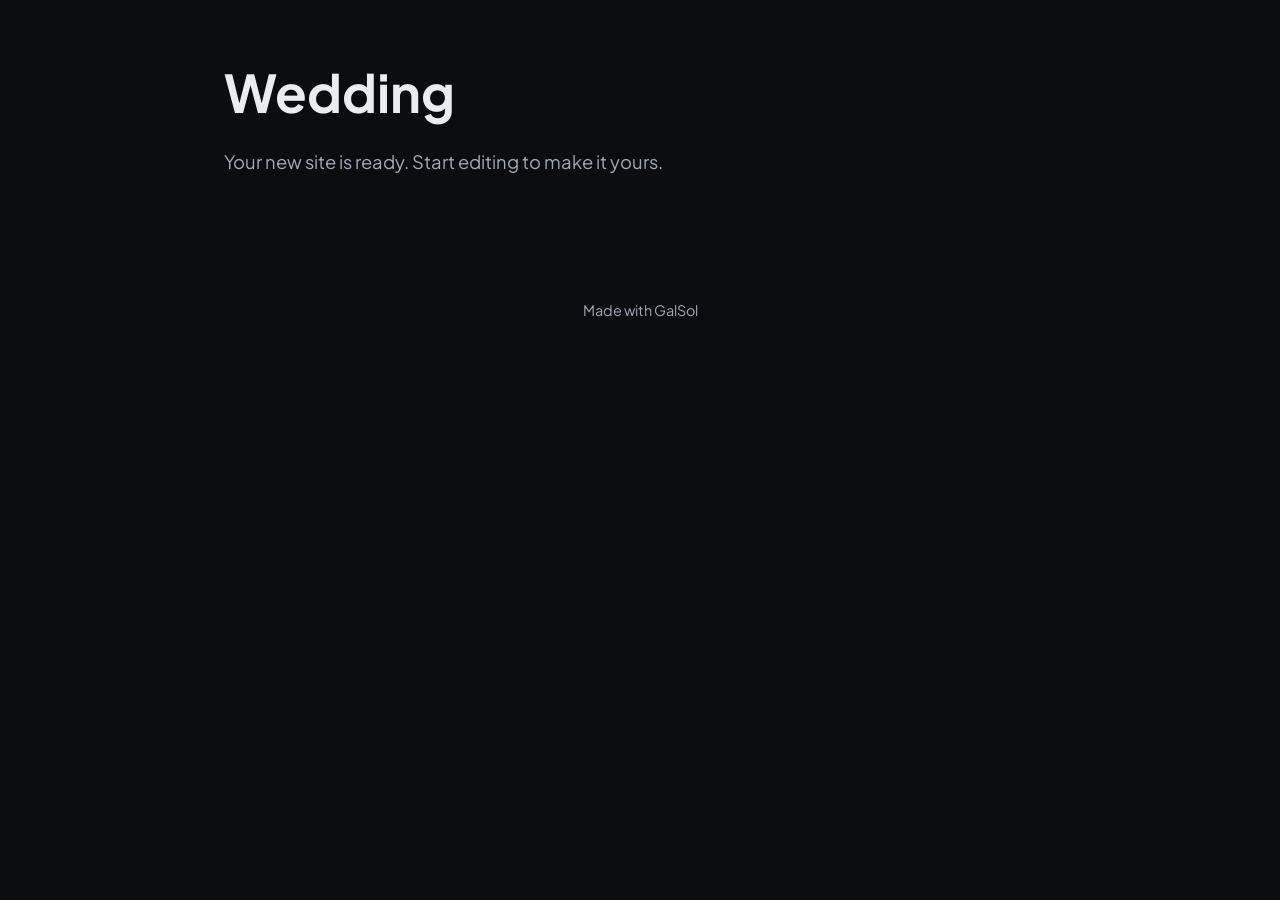
==== index.html @ 3a2965a7 "Initial site from GalSol" ====
<!DOCTYPE html>
<html lang="en">
<head>
<meta charset="utf-8">
<meta name="viewport" content="width=device-width,initial-scale=1">
<title>Wedding</title>
<link rel="preconnect" href="https://fonts.googleapis.com">
<link href="https://fonts.googleapis.com/css2?family=Plus+Jakarta+Sans:wght@400;600;700&display=swap" rel="stylesheet">
<link rel="stylesheet" href="styles.css">
</head>
<body>
<main class="wrap">
  <h1>Wedding</h1>
  <p class="lead">Your new site is ready. Start editing to make it yours.</p>
</main>
<footer>Made with GalSol</footer>
</body>
</html>
---- styles.css ----
:root{--bg:#0b0c10;--card:#15171e;--text:#e9ecf1;--muted:#a2a9b6;--accent:#6c8cff}
*{box-sizing:border-box}body{margin:0;font-family:'Plus Jakarta Sans',system-ui,sans-serif;background:var(--bg);color:var(--text);line-height:1.6}
.wrap{max-width:880px;margin:0 auto;padding:64px 24px}
h1{font-size:clamp(2rem,5vw,3.25rem);line-height:1.1;margin:0 0 .5em}
p.lead{font-size:1.15rem;color:var(--muted);max-width:60ch}
.card{background:var(--card);border:1px solid #22252e;border-radius:16px;padding:28px;margin:24px 0}
.btn{display:inline-block;background:var(--accent);color:#fff;text-decoration:none;padding:14px 26px;border-radius:999px;font-weight:600}
.muted{color:var(--muted)}footer{padding:40px 24px;text-align:center;color:var(--muted);font-size:.9rem}
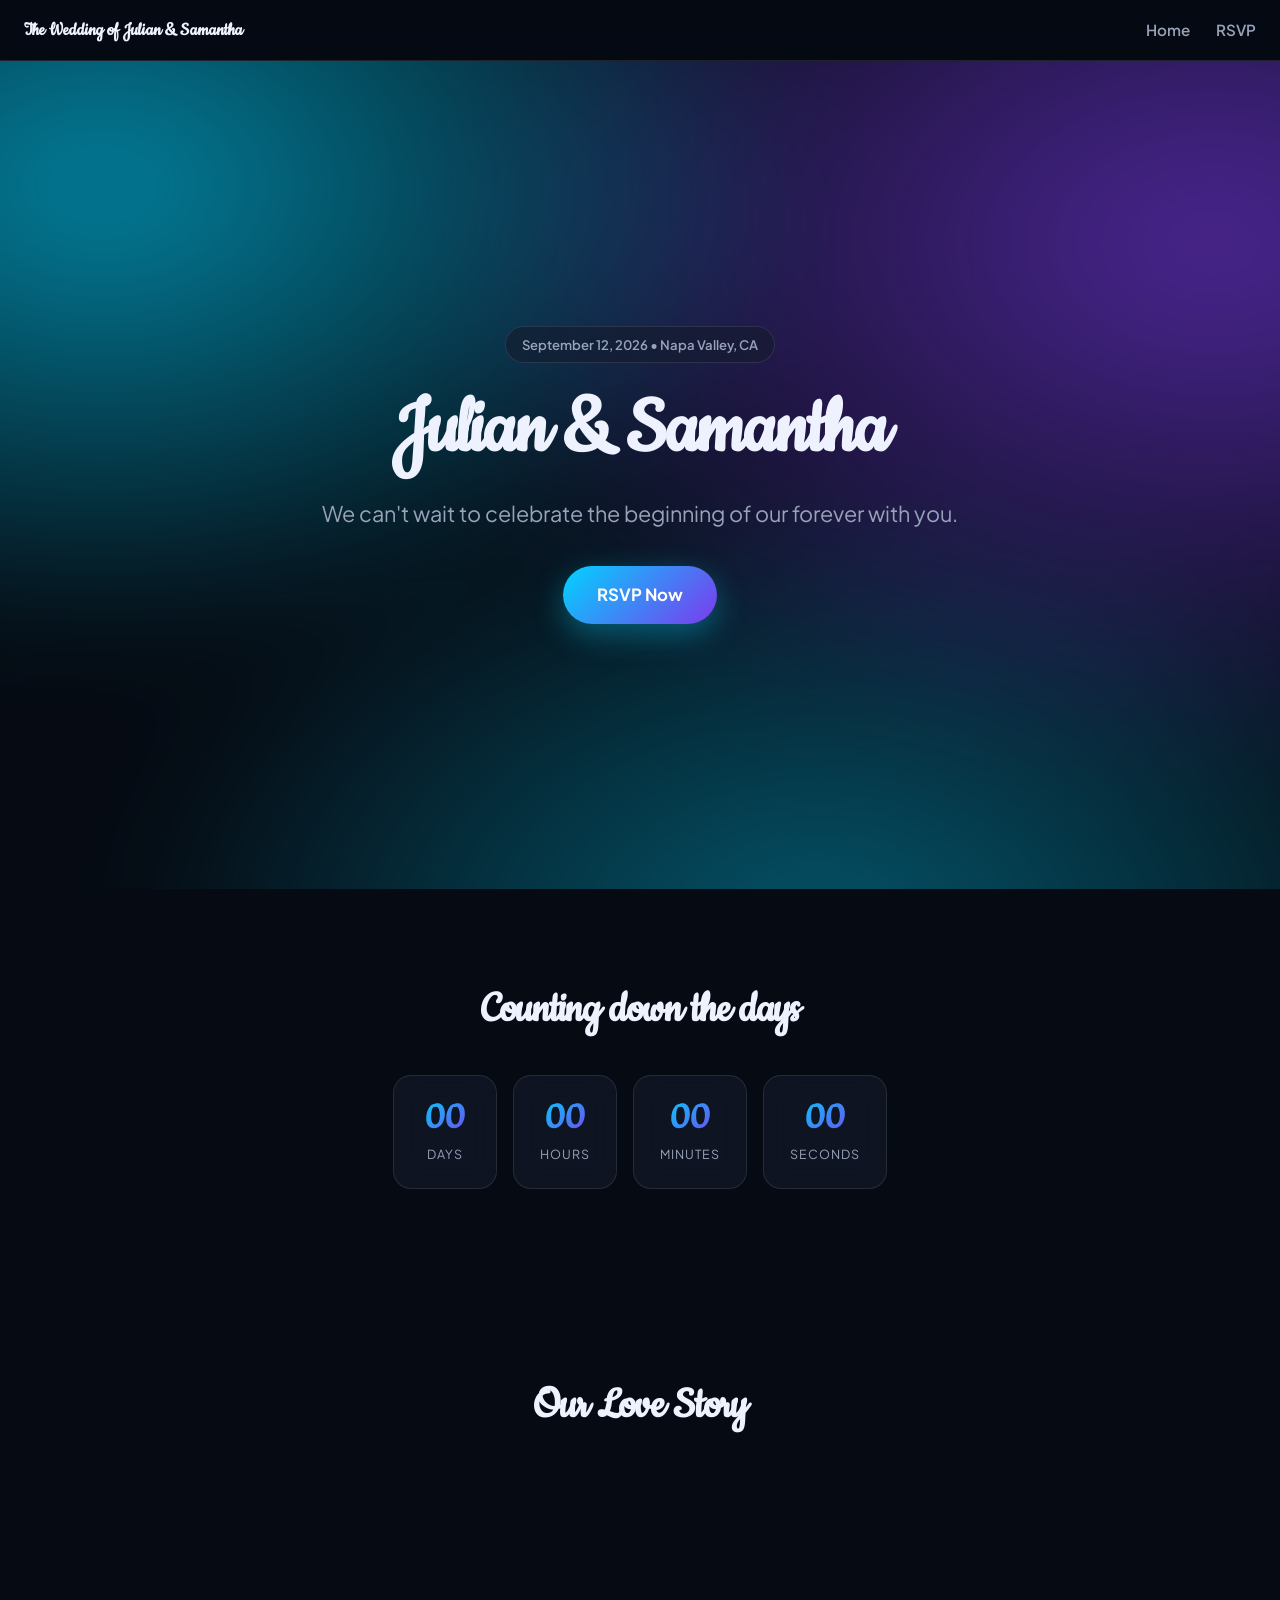
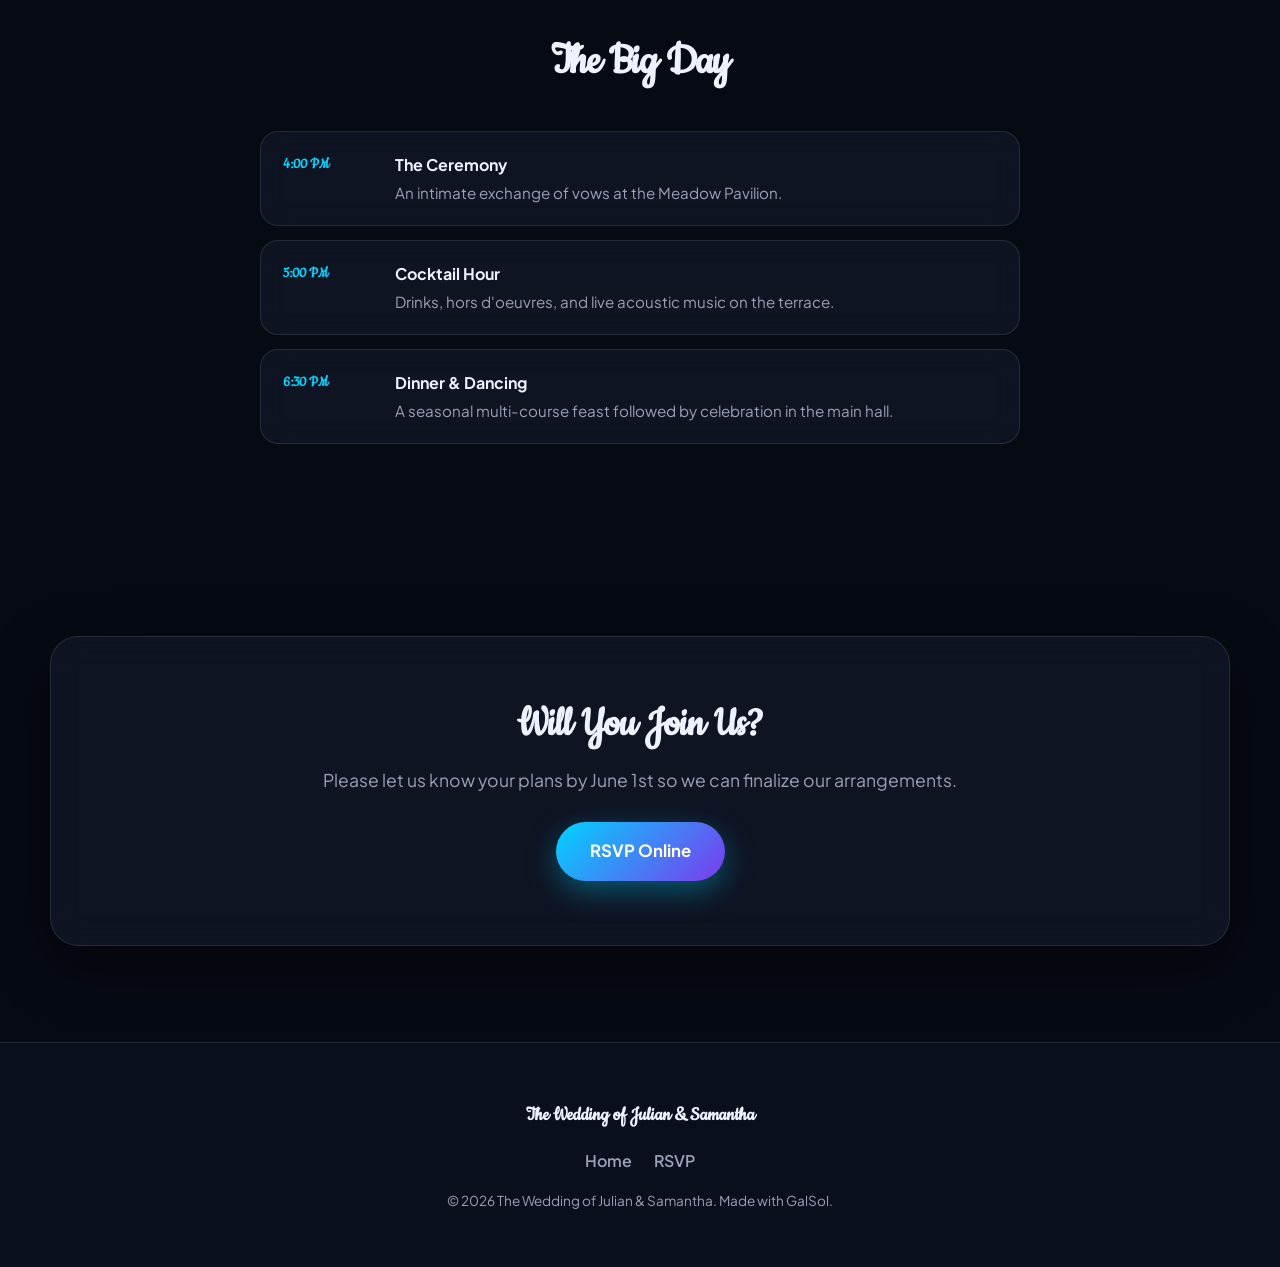
==== commit 99e3aae6: "feat: generate site from GalSol UI library" ====
--- a/index.html
+++ b/index.html
@@ -3,16 +3,79 @@
 <head>
 <meta charset="utf-8">
 <meta name="viewport" content="width=device-width,initial-scale=1">
-<title>Wedding</title>
+<title>Home</title>
 <link rel="preconnect" href="https://fonts.googleapis.com">
-<link href="https://fonts.googleapis.com/css2?family=Plus+Jakarta+Sans:wght@400;600;700&display=swap" rel="stylesheet">
+<link rel="preconnect" href="https://fonts.gstatic.com" crossorigin>
+<link href="https://fonts.googleapis.com/css2?family=Cookie&family=Plus+Jakarta+Sans:wght@400;500;600;700&display=swap" rel="stylesheet">
 <link rel="stylesheet" href="styles.css">
 </head>
 <body>
-<main class="wrap">
-  <h1>Wedding</h1>
-  <p class="lead">Your new site is ready. Start editing to make it yours.</p>
+<header class="nav" data-nav>
+  <a class="nav-brand" href="index.html">The Wedding of Julian &amp; Samantha</a>
+  <nav class="nav-links"><a href="index.html">Home</a><a href="pages/rsvp.html">RSVP</a></nav>
+  <button class="nav-burger" aria-label="Menu" data-burger><span></span><span></span><span></span></button>
+</header>
+<main>
+<section class="hero" data-hero>
+  <div class="hero-bg" data-bg></div>
+  <div class="hero-inner">
+    <span class="hero-badge reveal">September 12, 2026 • Napa Valley, CA</span>
+    <h1 class="hero-title reveal">Julian &amp; Samantha</h1>
+    <p class="hero-sub reveal">We can&#39;t wait to celebrate the beginning of our forever with you.</p>
+    <a class="btn btn-lg reveal" href="pages/rsvp.html">RSVP Now</a>
+  </div>
+</section>
+<section class="section countdown-section" id="countdown">
+  <div class="section-inner">
+    <h2 class="section-title reveal">Counting down the days</h2>
+    <div class="countdown reveal" data-countdown="2026-09-12T16:00:00">
+      <div class="cd-unit"><span data-cd="days">00</span><small>Days</small></div>
+      <div class="cd-unit"><span data-cd="hours">00</span><small>Hours</small></div>
+      <div class="cd-unit"><span data-cd="mins">00</span><small>Minutes</small></div>
+      <div class="cd-unit"><span data-cd="secs">00</span><small>Seconds</small></div>
+    </div>
+  </div>
+</section>
+<section class="section" id="about">
+  <div class="section-inner">
+    <h2 class="section-title reveal">Our Love Story</h2>
+    <p class="section-lead reveal"></p>
+  </div>
+</section>
+<section class="section" id="schedule">
+  <div class="section-inner">
+    <h2 class="section-title reveal">The Big Day</h2>
+    <div class="schedule">
+    <div class="sched-item reveal">
+      <div class="sched-time">4:00 PM</div>
+      <div class="sched-body"><div class="sched-title">The Ceremony</div><div class="sched-desc">An intimate exchange of vows at the Meadow Pavilion.</div></div>
+    </div>
+    <div class="sched-item reveal">
+      <div class="sched-time">5:00 PM</div>
+      <div class="sched-body"><div class="sched-title">Cocktail Hour</div><div class="sched-desc">Drinks, hors d&#39;oeuvres, and live acoustic music on the terrace.</div></div>
+    </div>
+    <div class="sched-item reveal">
+      <div class="sched-time">6:30 PM</div>
+      <div class="sched-body"><div class="sched-title">Dinner &amp; Dancing</div><div class="sched-desc">A seasonal multi-course feast followed by celebration in the main hall.</div></div>
+    </div></div>
+  </div>
+</section>
+<section class="section cta" id="register">
+  <div class="section-inner cta-inner reveal">
+    <h2 class="cta-title">Will You Join Us?</h2>
+    <p class="cta-sub">Please let us know your plans by June 1st so we can finalize our arrangements.</p>
+    <a class="btn btn-lg" href="pages/rsvp.html">RSVP Online</a>
+  </div>
+</section>
 </main>
-<footer>Made with GalSol</footer>
+<footer class="footer reveal">
+  <div class="footer-inner">
+    <div class="footer-brand">The Wedding of Julian &amp; Samantha</div>
+    <nav class="footer-links"><a href="index.html">Home</a><a href="pages/rsvp.html">RSVP</a></nav>
+    <div class="footer-copy">© 2026 The Wedding of Julian &amp; Samantha. Made with GalSol.</div>
+  </div>
+</footer>
+
+<script src="script.js"></script>
 </body>
 </html>
--- a/styles.css
+++ b/styles.css
@@ -1,8 +1,128 @@
-:root{--bg:#0b0c10;--card:#15171e;--text:#e9ecf1;--muted:#a2a9b6;--accent:#6c8cff}
-*{box-sizing:border-box}body{margin:0;font-family:'Plus Jakarta Sans',system-ui,sans-serif;background:var(--bg);color:var(--text);line-height:1.6}
-.wrap{max-width:880px;margin:0 auto;padding:64px 24px}
-h1{font-size:clamp(2rem,5vw,3.25rem);line-height:1.1;margin:0 0 .5em}
-p.lead{font-size:1.15rem;color:var(--muted);max-width:60ch}
-.card{background:var(--card);border:1px solid #22252e;border-radius:16px;padding:28px;margin:24px 0}
-.btn{display:inline-block;background:var(--accent);color:#fff;text-decoration:none;padding:14px 26px;border-radius:999px;font-weight:600}
-.muted{color:var(--muted)}footer{padding:40px 24px;text-align:center;color:var(--muted);font-size:.9rem}
+:root{
+  --bg:#060a12;--bg2:#0a0f1e;--surface:rgba(20,27,45,.6);--border:rgba(255,255,255,.10);
+  --text:#eef2ff;--muted:#98a2b8;
+  --accent:#00d4ff;--accent2:#7c3aed;--on-accent:#ffffff;
+  --grad:linear-gradient(135deg,var(--accent),var(--accent2));
+  --font-display:'Cookie', cursive;--font-body:'Plus Jakarta Sans', system-ui, sans-serif;
+  --radius:18px;--radius-sm:12px;--radius-lg:28px;
+  --shadow:0 20px 60px rgba(0,0,0,.45);
+  --shadow-sm:0 8px 24px rgba(0,0,0,.35);
+  --maxw:1180px;--ease:cubic-bezier(.22,1,.36,1);
+}
+
+
+*{box-sizing:border-box}html{scroll-behavior:smooth}
+body{margin:0;background:var(--bg);color:var(--text);font-family:var(--font-body);line-height:1.6;-webkit-font-smoothing:antialiased;overflow-x:hidden}
+img{max-width:100%;display:block}
+a{color:inherit;text-decoration:none}
+h1,h2,h3{font-family:var(--font-display);font-weight:700;line-height:1.05;margin:0}
+.section-inner,.hero-inner,.footer-inner{max-width:var(--maxw);margin:0 auto;padding:0 24px}
+
+/* buttons */
+.btn{display:inline-flex;align-items:center;gap:8px;background:var(--grad);color:var(--on-accent);font-weight:700;
+  padding:13px 26px;border-radius:999px;box-shadow:0 10px 30px color-mix(in srgb,var(--accent) 35%,transparent);
+  transition:transform .2s var(--ease),filter .2s}
+.btn:hover{transform:translateY(-2px);filter:brightness(1.07)}
+.btn-lg{padding:16px 34px;font-size:1.05rem}
+
+/* nav — glassy sticky */
+.nav{position:sticky;top:0;z-index:50;display:flex;align-items:center;justify-content:space-between;gap:16px;
+  padding:14px 24px;background:color-mix(in srgb,var(--bg) 62%,transparent);backdrop-filter:blur(16px) saturate(140%);
+  -webkit-backdrop-filter:blur(16px) saturate(140%);border-bottom:1px solid var(--border)}
+.nav-brand{font-family:var(--font-display);font-weight:700;font-size:1.25rem}
+.nav-links{display:flex;gap:26px}
+.nav-links a{color:var(--muted);font-weight:600;font-size:.95rem;transition:color .15s}
+.nav-links a:hover{color:var(--text)}
+.nav-burger{display:none;flex-direction:column;gap:5px;background:none;border:0;cursor:pointer;padding:6px}
+.nav-burger span{width:24px;height:2px;background:var(--text);border-radius:2px;transition:.25s}
+
+/* hero — full viewport, gradient-mesh background, cinematic type */
+.hero{position:relative;min-height:92vh;display:flex;align-items:center;overflow:hidden}
+.hero-bg{position:absolute;inset:-20%;z-index:0;filter:blur(60px);opacity:.85;
+  background:
+    radial-gradient(40% 40% at 20% 25%,color-mix(in srgb,var(--accent) 70%,transparent),transparent),
+    radial-gradient(45% 45% at 82% 30%,color-mix(in srgb,var(--accent2) 70%,transparent),transparent),
+    radial-gradient(40% 40% at 60% 90%,color-mix(in srgb,var(--accent) 45%,transparent),transparent);
+  animation:heroFloat 16s var(--ease) infinite alternate}
+@keyframes heroFloat{to{transform:translate3d(3%,-3%,0) scale(1.1)}}
+.hero-inner{position:relative;z-index:1;text-align:center;padding-top:80px;padding-bottom:80px;width:100%}
+.hero-badge{display:inline-block;padding:7px 16px;border-radius:999px;background:var(--surface);border:1px solid var(--border);
+  backdrop-filter:blur(10px);font-size:.82rem;font-weight:600;color:var(--muted);margin-bottom:22px}
+.hero-title{font-size:clamp(2.6rem,7vw,5.5rem);letter-spacing:-.02em;margin-bottom:20px;max-width:16ch;margin-inline:auto}
+.hero-sub{font-size:clamp(1.05rem,2vw,1.35rem);color:var(--muted);max-width:52ch;margin:0 auto 34px}
+
+/* sections */
+.section{padding:96px 0;position:relative}
+.section-title{font-size:clamp(1.9rem,4vw,3rem);letter-spacing:-.02em;margin-bottom:14px;text-align:center}
+.section-lead{color:var(--muted);font-size:1.15rem;max-width:60ch;margin:0 auto;text-align:center}
+
+/* glass cards + grids */
+.grid{display:grid;gap:22px;margin-top:44px}
+.grid-cards{grid-template-columns:repeat(auto-fill,minmax(230px,1fr))}
+.card{background:var(--surface);border:1px solid var(--border);border-radius:var(--radius);padding:24px;
+  backdrop-filter:blur(18px) saturate(140%);-webkit-backdrop-filter:blur(18px) saturate(140%);box-shadow:var(--shadow-sm);
+  transition:transform .25s var(--ease),border-color .25s}
+.card:hover{transform:translateY(-6px);border-color:color-mix(in srgb,var(--accent) 55%,var(--border))}
+.speaker{text-align:center}
+.speaker-photo{width:110px;height:110px;border-radius:50%;margin:0 auto 16px;background:var(--grad);background-size:cover;background-position:center}
+.speaker-name{font-weight:700;font-size:1.1rem}
+.speaker-role{color:var(--muted);font-size:.9rem;margin-top:3px}
+
+/* schedule */
+.schedule{max-width:760px;margin:44px auto 0;display:flex;flex-direction:column;gap:14px}
+.sched-item{display:flex;gap:20px;align-items:flex-start;background:var(--surface);border:1px solid var(--border);
+  border-radius:var(--radius);padding:20px 22px;backdrop-filter:blur(14px)}
+.sched-time{font-family:var(--font-display);font-weight:700;color:var(--accent);min-width:92px}
+.sched-title{font-weight:700}
+.sched-desc{color:var(--muted);font-size:.95rem;margin-top:3px}
+
+/* countdown */
+.countdown{display:flex;justify-content:center;gap:16px;flex-wrap:wrap;margin-top:40px}
+.cd-unit{background:var(--surface);border:1px solid var(--border);border-radius:var(--radius);padding:22px 26px;
+  min-width:104px;text-align:center;backdrop-filter:blur(14px)}
+.cd-unit span{display:block;font-family:var(--font-display);font-size:2.6rem;font-weight:700;line-height:1;
+  background:var(--grad);-webkit-background-clip:text;background-clip:text;color:transparent}
+.cd-unit small{color:var(--muted);font-size:.78rem;text-transform:uppercase;letter-spacing:.08em}
+
+/* gallery */
+.gallery{display:grid;grid-template-columns:repeat(auto-fill,minmax(220px,1fr));gap:14px;margin-top:44px}
+.gallery-item{aspect-ratio:4/3;border-radius:var(--radius-sm);background-size:cover;background-position:center;
+  background-color:var(--surface);border:1px solid var(--border);transition:transform .25s}
+.gallery-item:hover{transform:scale(1.03)}
+
+/* cta */
+.cta-inner{text-align:center;background:var(--surface);border:1px solid var(--border);border-radius:var(--radius-lg);
+  padding:64px 32px;backdrop-filter:blur(18px);box-shadow:var(--shadow)}
+.cta-title{font-size:clamp(1.8rem,4vw,2.8rem);margin-bottom:12px}
+.cta-sub{color:var(--muted);font-size:1.1rem;margin-bottom:28px}
+
+/* form embed */
+.form-embed{max-width:720px;margin:40px auto 0}
+.form-embed iframe{width:100%;height:760px;border:0;border-radius:var(--radius);background:#fff}
+
+/* footer */
+.footer{border-top:1px solid var(--border);padding:56px 24px;background:var(--bg2)}
+.footer-inner{display:flex;flex-direction:column;align-items:center;gap:16px;text-align:center}
+.footer-brand{font-family:var(--font-display);font-weight:700;font-size:1.3rem}
+.footer-links{display:flex;gap:22px;flex-wrap:wrap;justify-content:center}
+.footer-links a{color:var(--muted);font-weight:600;transition:color .15s}
+.footer-links a:hover{color:var(--text)}
+.footer-copy{color:var(--muted);font-size:.85rem}
+
+/* scroll-reveal */
+.reveal{opacity:0;transform:translateY(24px);transition:opacity .7s var(--ease),transform .7s var(--ease)}
+.reveal.in{opacity:1;transform:none}
+@media (prefers-reduced-motion:reduce){.reveal{opacity:1;transform:none}.hero-bg{animation:none}}
+
+/* responsive */
+@media (max-width:760px){
+  .nav-links{position:fixed;inset:64px 0 auto 0;flex-direction:column;gap:0;background:color-mix(in srgb,var(--bg) 94%,transparent);
+    backdrop-filter:blur(18px);border-bottom:1px solid var(--border);padding:10px 24px;transform:translateY(-140%);transition:transform .3s var(--ease)}
+  .nav.open .nav-links{transform:none}
+  .nav-links a{padding:14px 0;border-bottom:1px solid var(--border)}
+  .nav-burger{display:flex}
+  .nav.open .nav-burger span:nth-child(1){transform:translateY(7px) rotate(45deg)}
+  .nav.open .nav-burger span:nth-child(2){opacity:0}
+  .nav.open .nav-burger span:nth-child(3){transform:translateY(-7px) rotate(-45deg)}
+  .section{padding:64px 0}
+}
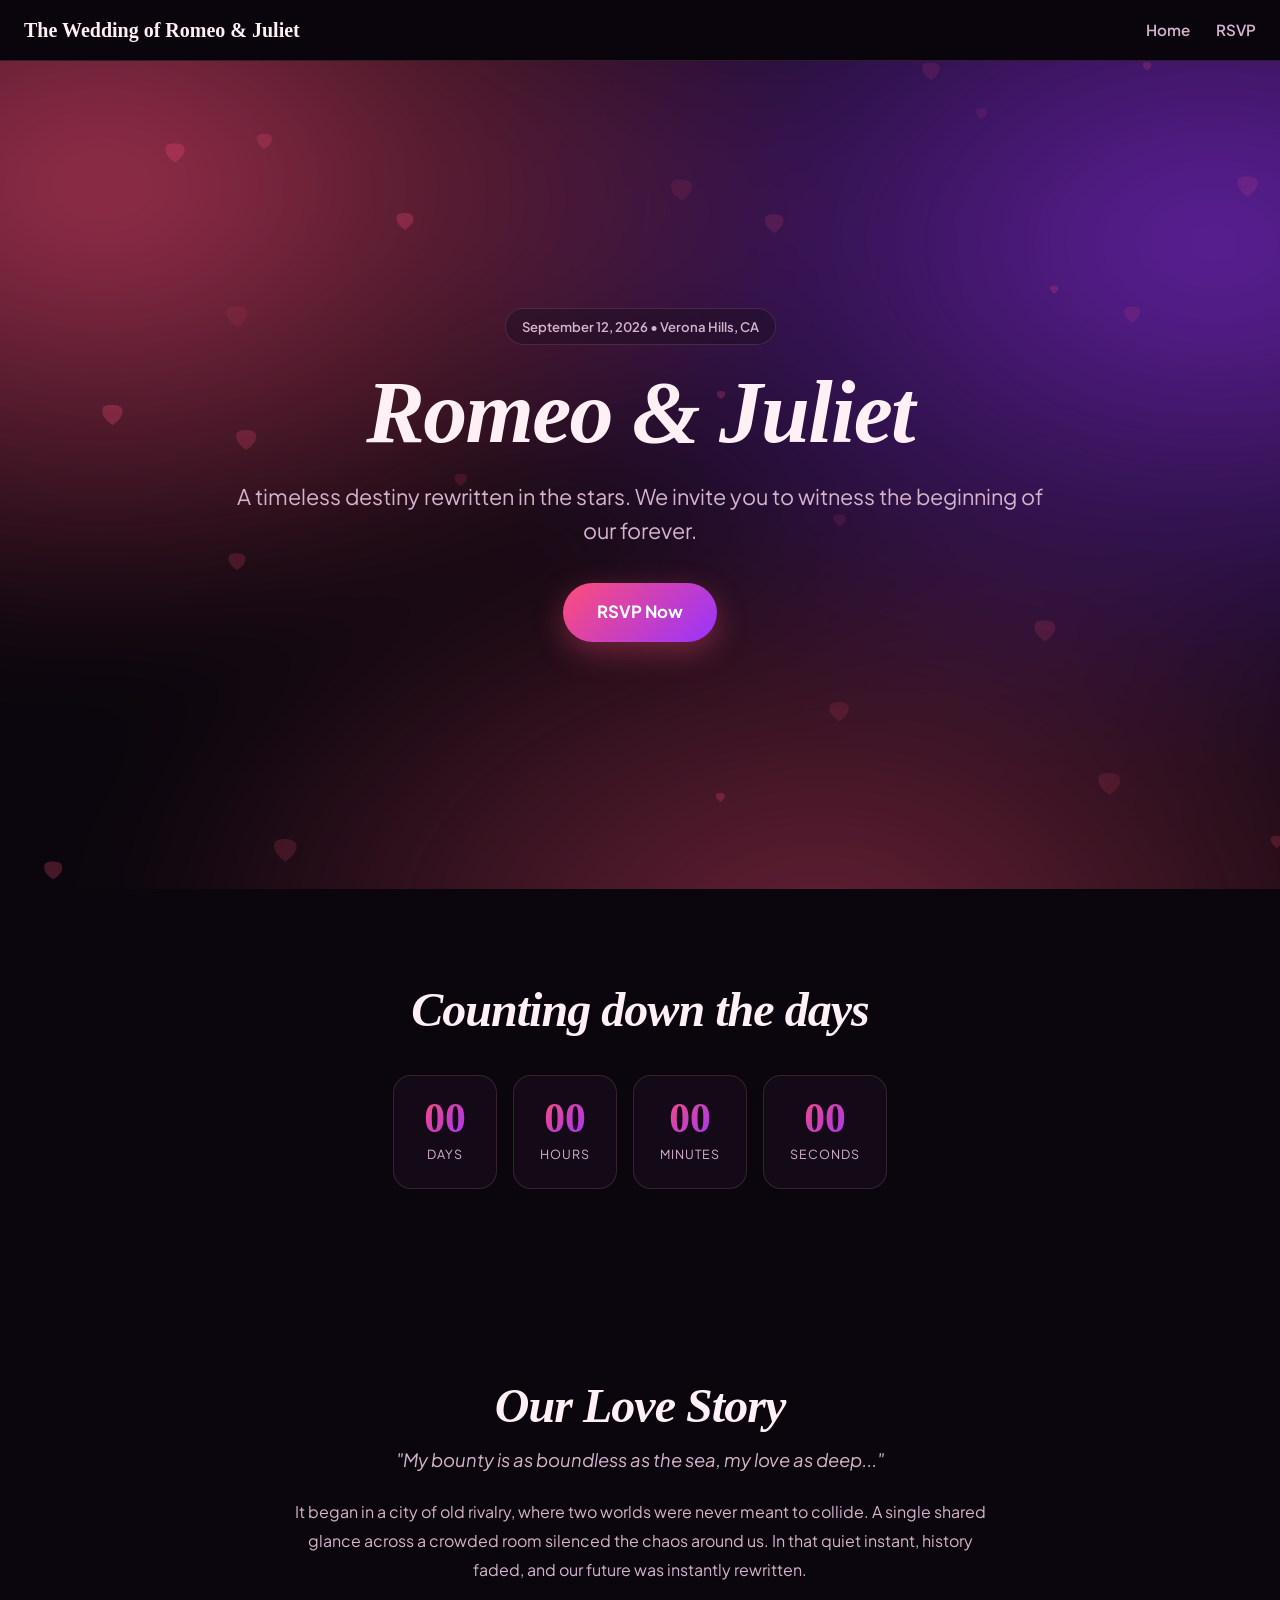
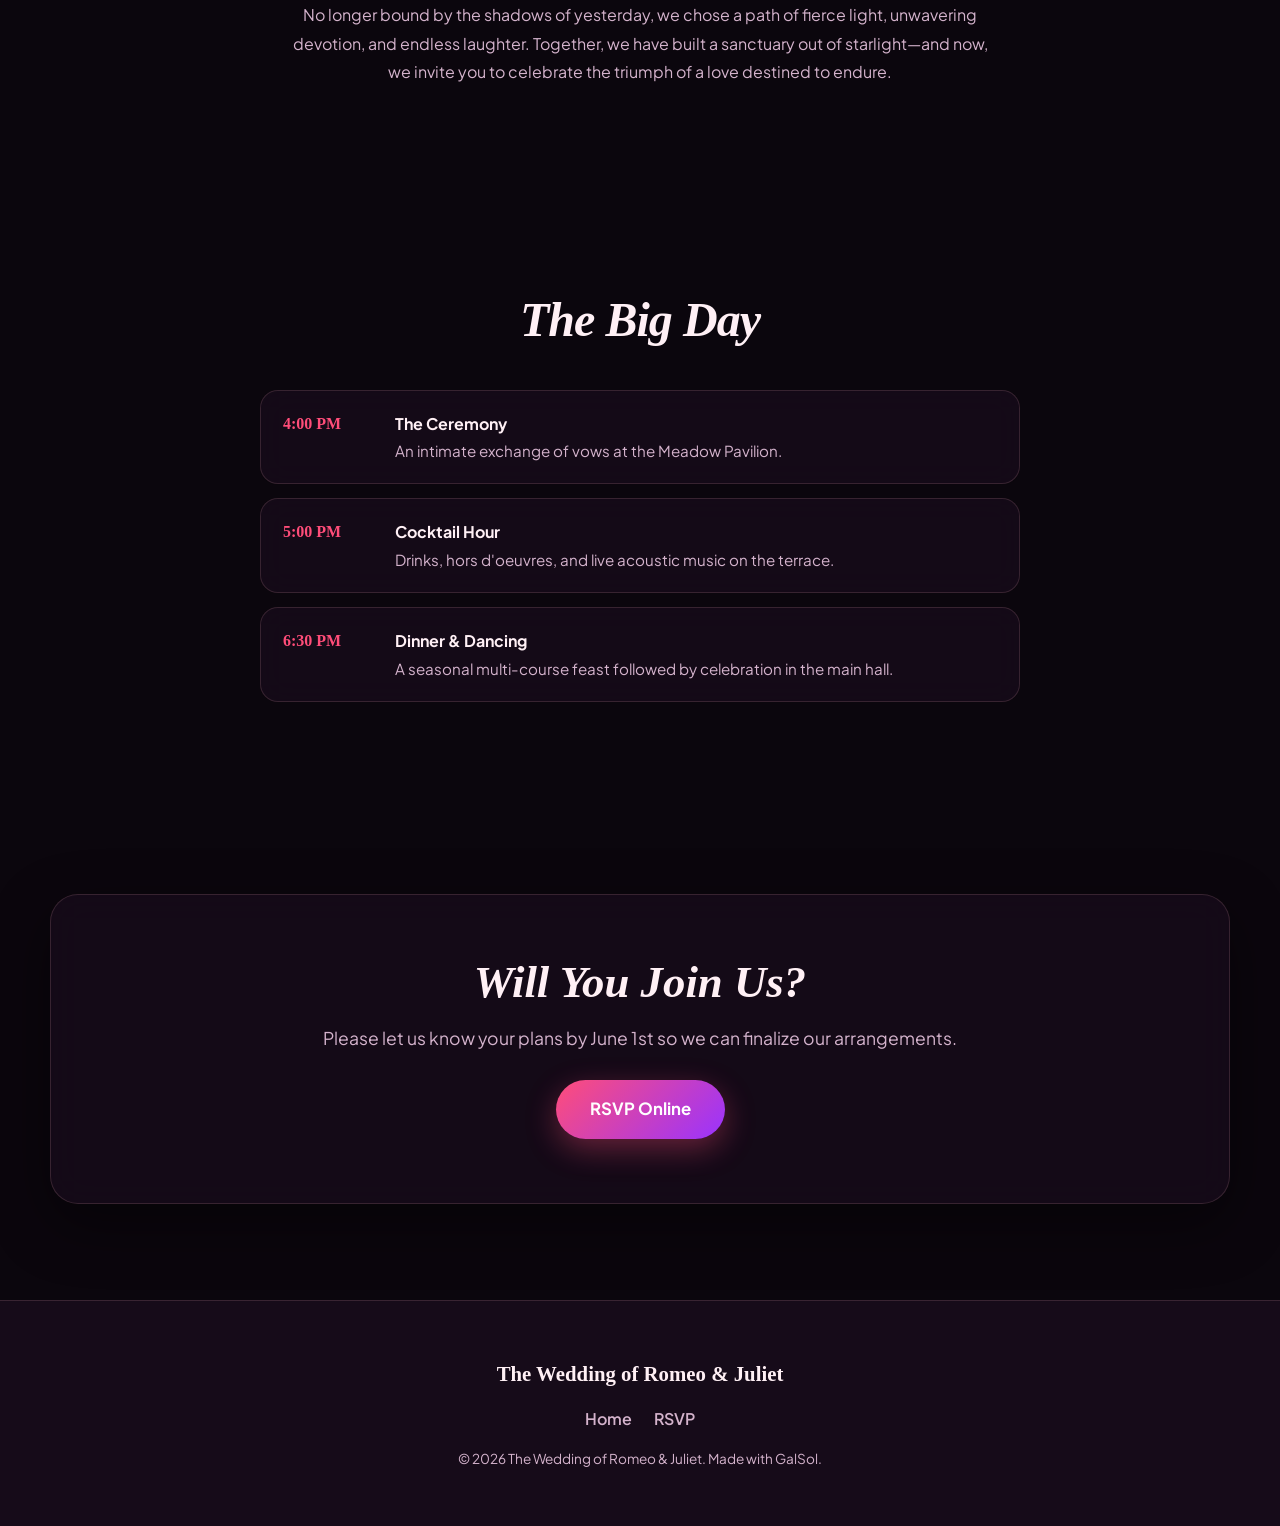
==== commit 6d9f1d1b: "chore(autosave): update site" ====
--- a/index.html
+++ b/index.html
@@ -11,17 +11,18 @@
 </head>
 <body>
 <header class="nav" data-nav>
-  <a class="nav-brand" href="index.html">The Wedding of Julian &amp; Samantha</a>
+  <a class="nav-brand" href="index.html">The Wedding of Romeo &amp; Juliet</a>
   <nav class="nav-links"><a href="index.html">Home</a><a href="pages/rsvp.html">RSVP</a></nav>
   <button class="nav-burger" aria-label="Menu" data-burger><span></span><span></span><span></span></button>
 </header>
 <main>
 <section class="hero" data-hero>
+  <canvas id="heartsCanvas" style="position:absolute; inset:0; pointer-events:none; z-index:1;"></canvas>
   <div class="hero-bg" data-bg></div>
-  <div class="hero-inner">
-    <span class="hero-badge reveal">September 12, 2026 • Napa Valley, CA</span>
-    <h1 class="hero-title reveal">Julian &amp; Samantha</h1>
-    <p class="hero-sub reveal">We can&#39;t wait to celebrate the beginning of our forever with you.</p>
+  <div class="hero-inner" style="position:relative; z-index:2;">
+    <span class="hero-badge reveal">September 12, 2026 • Verona Hills, CA</span>
+    <h1 class="hero-title reveal">Romeo &amp; Juliet</h1>
+    <p class="hero-sub reveal">A timeless destiny rewritten in the stars. We invite you to witness the beginning of our forever.</p>
     <a class="btn btn-lg reveal" href="pages/rsvp.html">RSVP Now</a>
   </div>
 </section>
@@ -39,7 +40,15 @@
 <section class="section" id="about">
   <div class="section-inner">
     <h2 class="section-title reveal">Our Love Story</h2>
-    <p class="section-lead reveal"></p>
+    <p class="section-lead reveal" style="font-style: italic; margin-bottom: 24px;">"My bounty is as boundless as the sea, my love as deep..."</p>
+    <div style="max-width: 700px; margin: 0 auto; text-align: center; color: var(--muted); line-height: 1.8;" class="reveal">
+      <p style="margin-bottom: 16px;">
+        It began in a city of old rivalry, where two worlds were never meant to collide. A single shared glance across a crowded room silenced the chaos around us. In that quiet instant, history faded, and our future was instantly rewritten.
+      </p>
+      <p>
+        No longer bound by the shadows of yesterday, we chose a path of fierce light, unwavering devotion, and endless laughter. Together, we have built a sanctuary out of starlight—and now, we invite you to celebrate the triumph of a love destined to endure.
+      </p>
+    </div>
   </div>
 </section>
 <section class="section" id="schedule">
@@ -70,9 +79,9 @@
 </main>
 <footer class="footer reveal">
   <div class="footer-inner">
-    <div class="footer-brand">The Wedding of Julian &amp; Samantha</div>
+    <div class="footer-brand">The Wedding of Romeo &amp; Juliet</div>
     <nav class="footer-links"><a href="index.html">Home</a><a href="pages/rsvp.html">RSVP</a></nav>
-    <div class="footer-copy">© 2026 The Wedding of Julian &amp; Samantha. Made with GalSol.</div>
+    <div class="footer-copy">© 2026 The Wedding of Romeo &amp; Juliet. Made with GalSol.</div>
   </div>
 </footer>
 
--- a/styles.css
+++ b/styles.css
@@ -1,9 +1,9 @@
 :root{
-  --bg:#060a12;--bg2:#0a0f1e;--surface:rgba(20,27,45,.6);--border:rgba(255,255,255,.10);
-  --text:#eef2ff;--muted:#98a2b8;
-  --accent:#00d4ff;--accent2:#7c3aed;--on-accent:#ffffff;
+  --bg:#0b060d;--bg2:#160b19;--surface:rgba(30,15,35,.5);--border:rgba(255,182,193,.15);
+  --text:#fff0f5;--muted:#d4b3cc;
+  --accent:#ff4d79;--accent2:#9933ff;--on-accent:#ffffff;
   --grad:linear-gradient(135deg,var(--accent),var(--accent2));
-  --font-display:'Cookie', cursive;--font-body:'Plus Jakarta Sans', system-ui, sans-serif;
+  --font-display:'Cormorant Garamond', Georgia, serif;--font-body:'Plus Jakarta Sans', system-ui, sans-serif;
   --radius:18px;--radius-sm:12px;--radius-lg:28px;
   --shadow:0 20px 60px rgba(0,0,0,.45);
   --shadow-sm:0 8px 24px rgba(0,0,0,.35);
@@ -15,7 +15,7 @@
 body{margin:0;background:var(--bg);color:var(--text);font-family:var(--font-body);line-height:1.6;-webkit-font-smoothing:antialiased;overflow-x:hidden}
 img{max-width:100%;display:block}
 a{color:inherit;text-decoration:none}
-h1,h2,h3{font-family:var(--font-display);font-weight:700;line-height:1.05;margin:0}
+h1,h2,h3{font-family:var(--font-display);font-weight:600;font-style:italic;line-height:1.05;margin:0}
 .section-inner,.hero-inner,.footer-inner{max-width:var(--maxw);margin:0 auto;padding:0 24px}
 
 /* buttons */
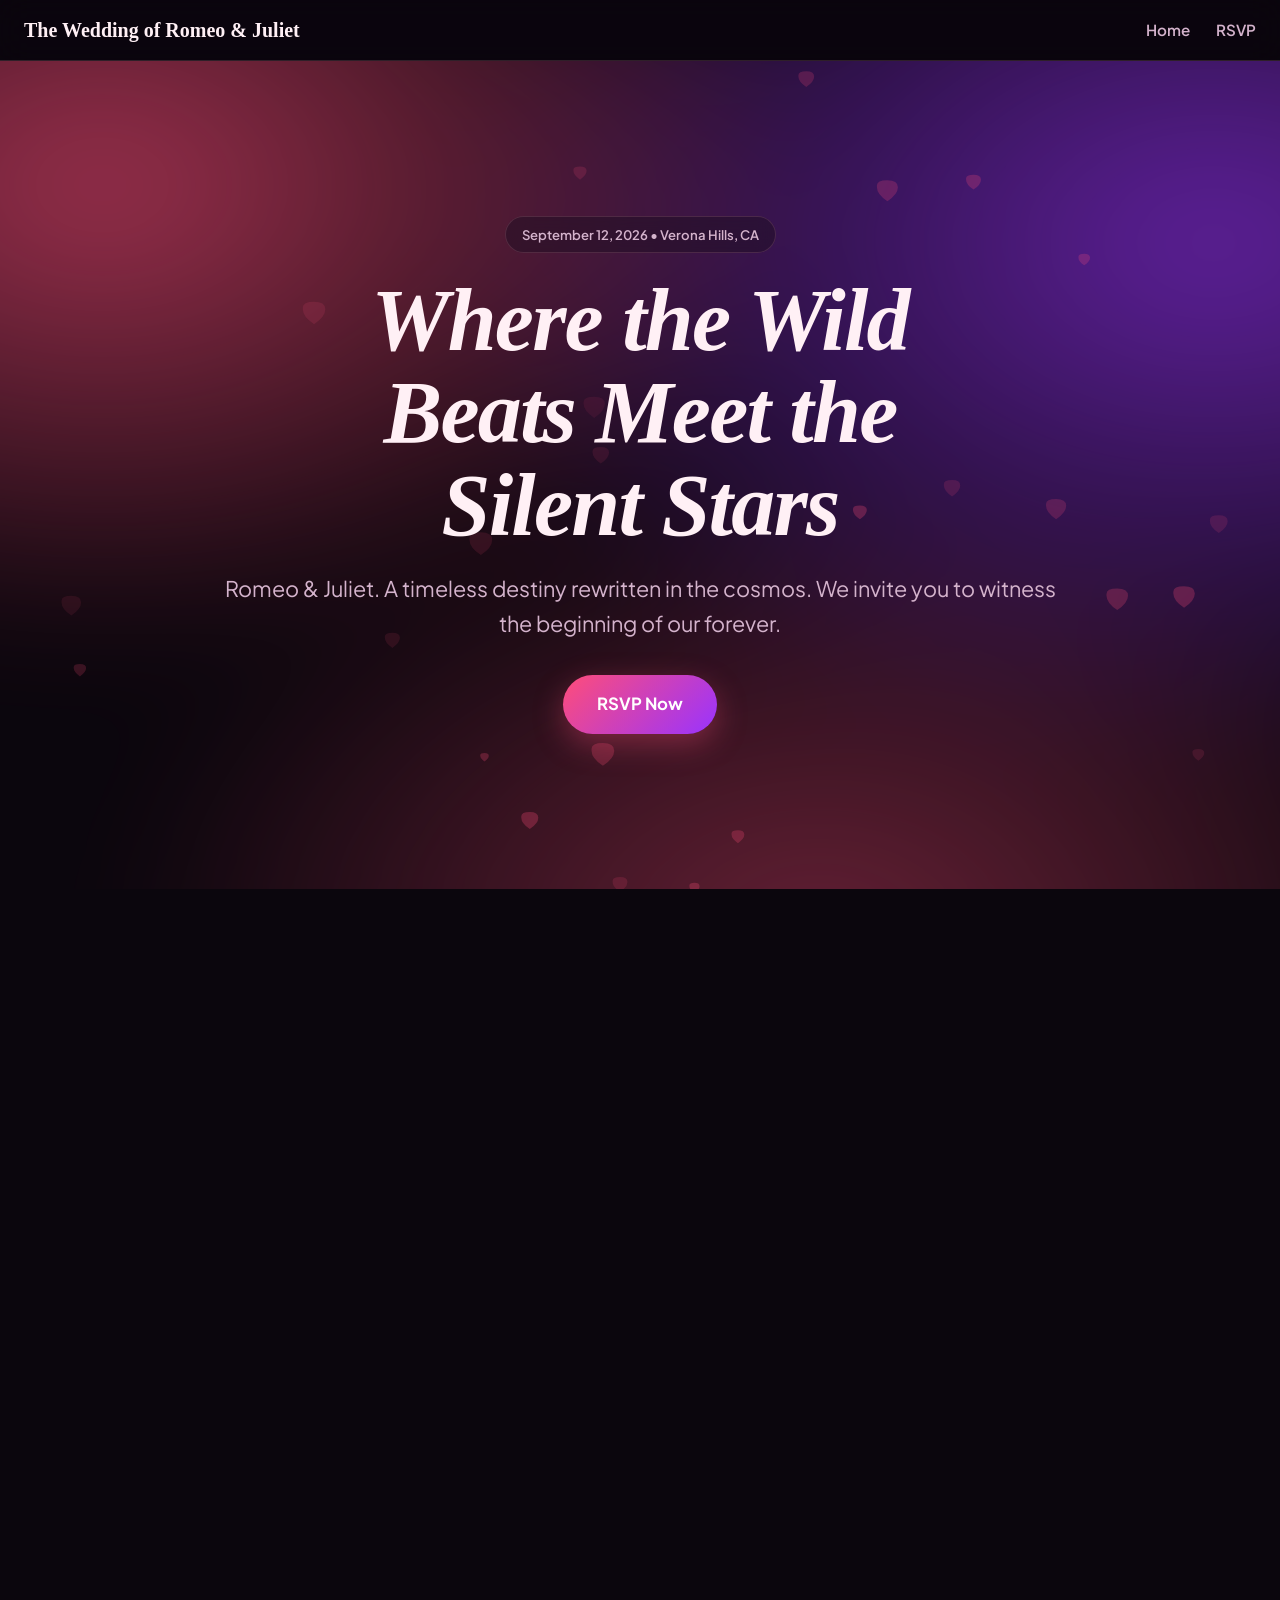
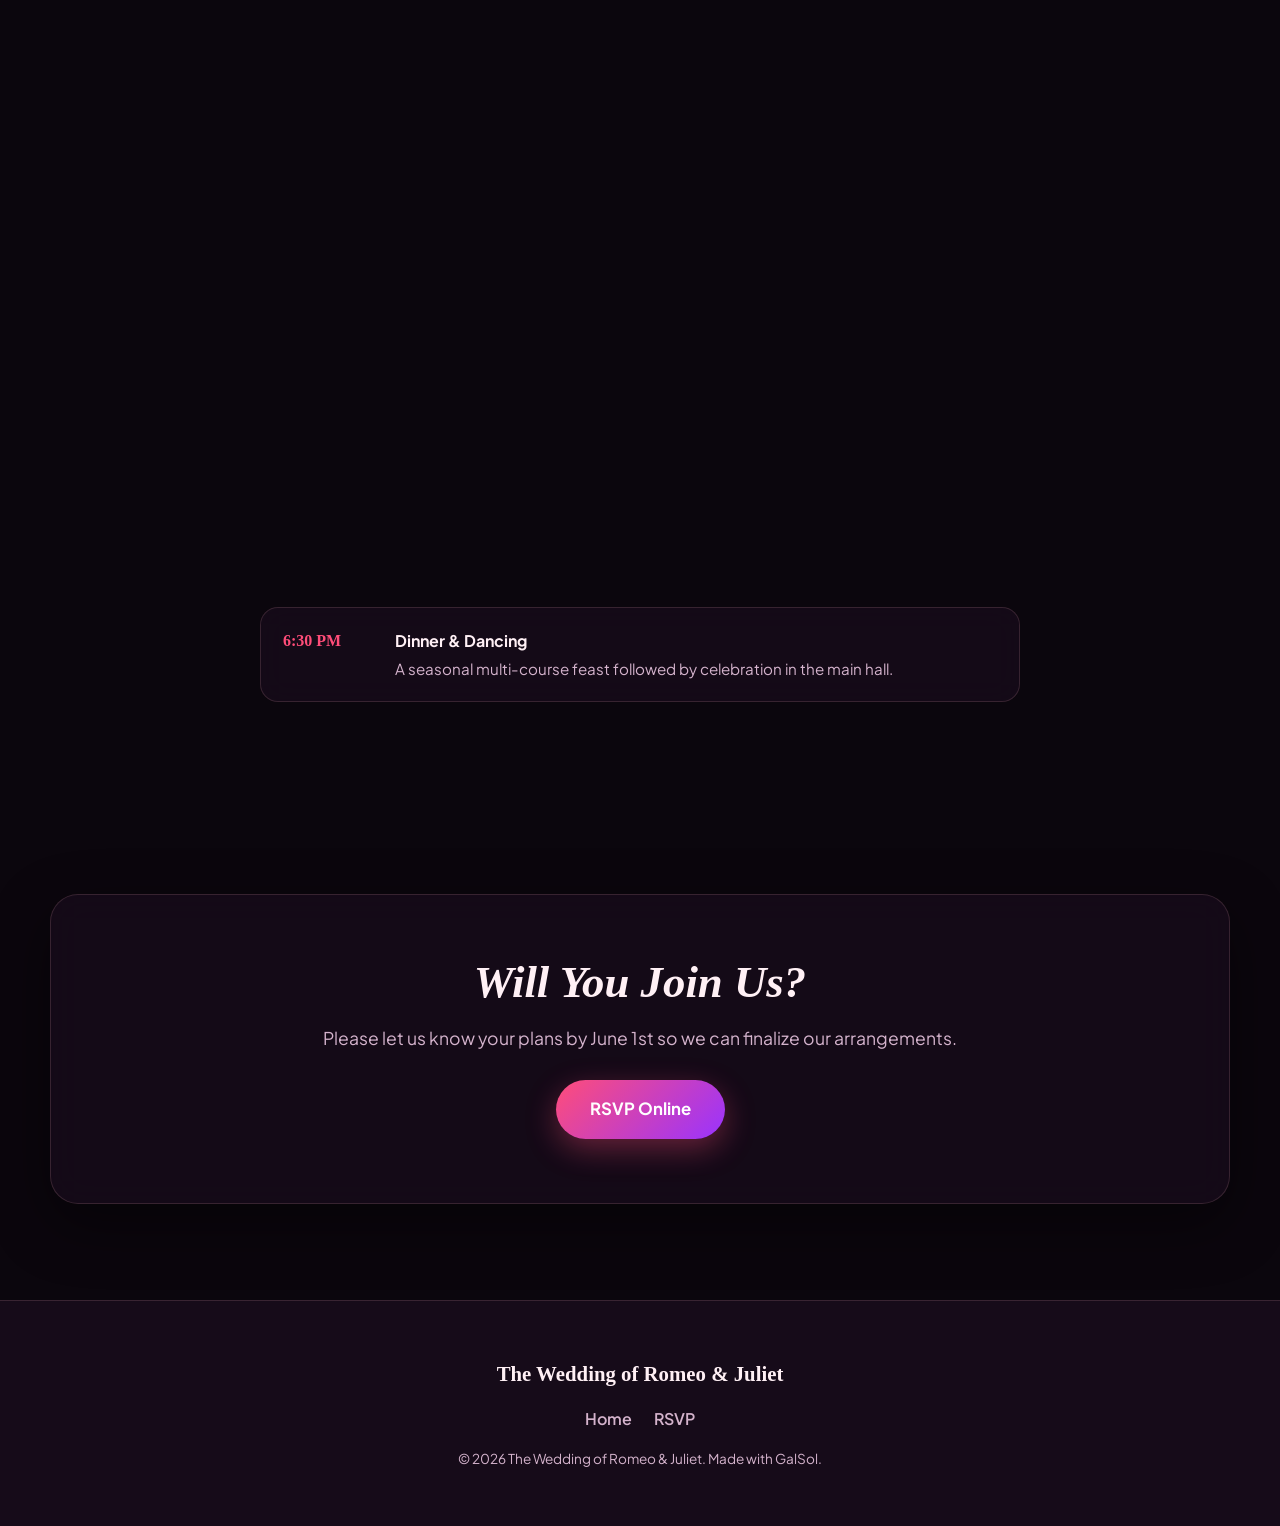
==== commit 7b144c64: "chore(autosave): update site" ====
--- a/index.html
+++ b/index.html
@@ -21,8 +21,8 @@
   <div class="hero-bg" data-bg></div>
   <div class="hero-inner" style="position:relative; z-index:2;">
     <span class="hero-badge reveal">September 12, 2026 • Verona Hills, CA</span>
-    <h1 class="hero-title reveal">Romeo &amp; Juliet</h1>
-    <p class="hero-sub reveal">A timeless destiny rewritten in the stars. We invite you to witness the beginning of our forever.</p>
+    <h1 class="hero-title reveal">Where the Wild Beats Meet the Silent Stars</h1>
+    <p class="hero-sub reveal">Romeo &amp; Juliet. A timeless destiny rewritten in the cosmos. We invite you to witness the beginning of our forever.</p>
     <a class="btn btn-lg reveal" href="pages/rsvp.html">RSVP Now</a>
   </div>
 </section>
